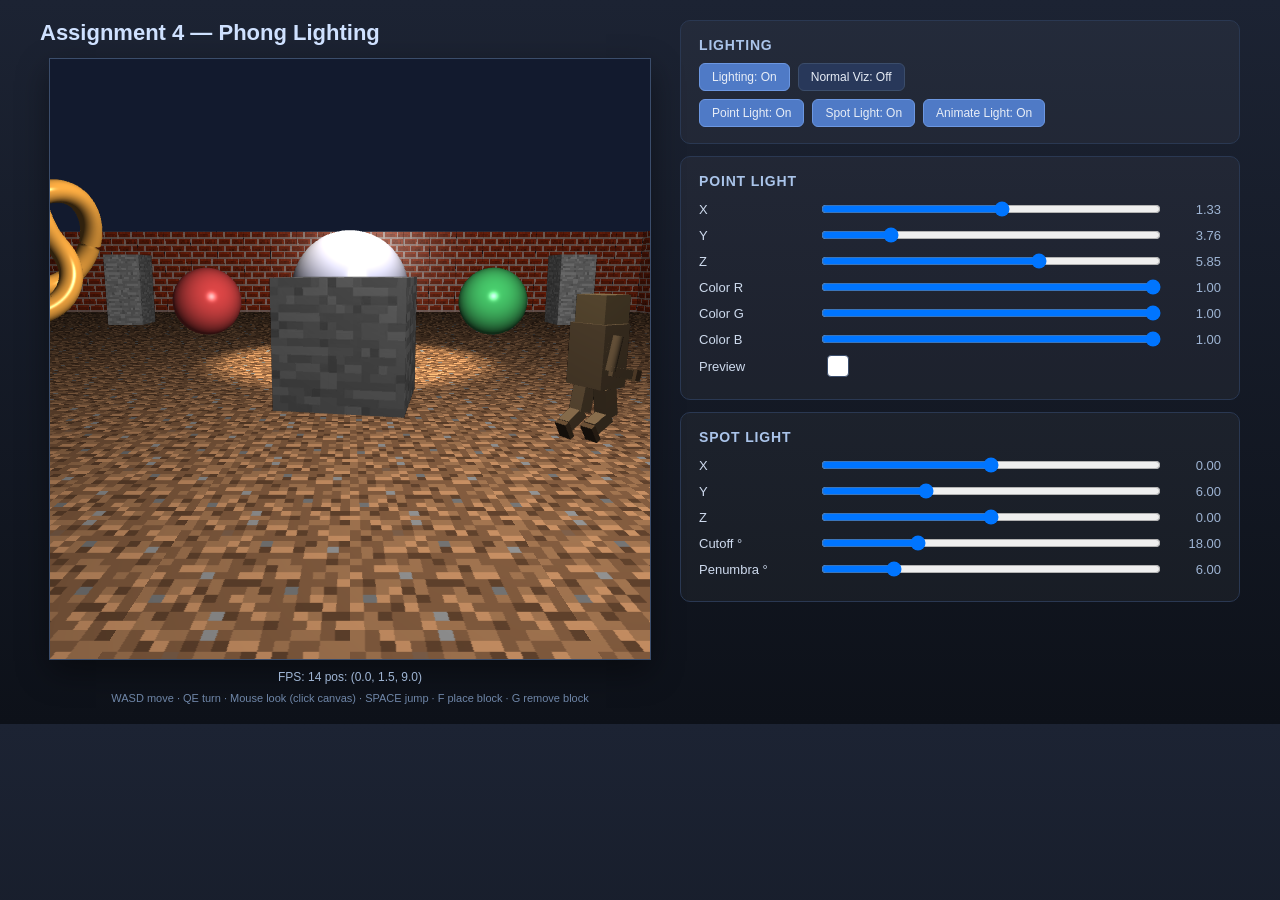
==== lighting-engine/asgn4.html @ 94a82f3d "file names changed and added a main readme" ====
<!DOCTYPE html>
<html lang="en">
  <head>
    <meta charset="utf-8" />
    <title>Assignment 4: Lighting</title>
    <style>
      body {
        margin: 0;
        padding: 20px;
        font-family: Arial, Helvetica, sans-serif;
        background: linear-gradient(180deg, #1c2333 0%, #0d1119 100%);
        color: #e8eef7;
      }
      .wrap {
        max-width: 1200px;
        margin: 0 auto;
        display: grid;
        grid-template-columns: 620px 1fr;
        gap: 20px;
        align-items: start;
      }
      h1 { margin: 0 0 12px; font-size: 22px; color: #cfe1ff; }
      .stage { text-align: center; }
      canvas {
        border: 1px solid #3b4d6b;
        background: #0d1119;
        box-shadow: 0 12px 30px rgba(0, 0, 0, 0.4);
        cursor: crosshair;
        display: block;
        margin: 0 auto;
      }
      #hud {
        margin-top: 10px;
        font-size: 12px;
        color: #9fb5d4;
      }
      .panel {
        background: rgba(255,255,255,0.04);
        border: 1px solid #2a3852;
        border-radius: 10px;
        padding: 16px 18px;
      }
      .panel h2 {
        font-size: 14px;
        margin: 0 0 10px;
        color: #aac4ea;
        text-transform: uppercase;
        letter-spacing: 0.06em;
      }
      .row { display: flex; align-items: center; gap: 10px; margin: 6px 0; font-size: 13px; }
      .row label { width: 110px; color: #cfdbee; }
      .row input[type="range"] { flex: 1; }
      .row .val { width: 48px; text-align: right; color: #9fb5d4; font-variant-numeric: tabular-nums; }
      .btnrow { display: flex; flex-wrap: wrap; gap: 8px; margin-top: 8px; }
      button {
        background: #28385a;
        color: #e8eef7;
        border: 1px solid #3b4d6b;
        padding: 6px 12px;
        border-radius: 6px;
        cursor: pointer;
        font-size: 12px;
      }
      button:hover { background: #324a78; }
      button.active { background: #4f7ac6; border-color: #6c97e1; }
      .hint { color: #6f86a8; font-size: 11px; margin-top: 8px; }
      .swatch {
        display: inline-block;
        width: 20px; height: 20px;
        border: 1px solid #3b4d6b;
        border-radius: 4px;
        vertical-align: middle;
        margin-left: 8px;
      }
    </style>
  </head>

  <body>
    <div class="wrap">
      <div>
        <h1>Assignment 4 &mdash; Phong Lighting</h1>
        <div class="stage">
          <canvas id="webgl" width="600" height="600">
            Please use a browser that supports "canvas"
          </canvas>
          <div id="hud"></div>
          <div class="hint">
            WASD move &middot; QE turn &middot; Mouse look (click canvas) &middot; SPACE jump
            &middot; F place block &middot; G remove block
          </div>
        </div>
      </div>

      <div>
        <div class="panel">
          <h2>Lighting</h2>
          <div class="btnrow">
            <button id="btnLighting" class="active">Lighting: On</button>
            <button id="btnNormalViz">Normal Viz: Off</button>
          </div>
          <div class="btnrow">
            <button id="btnPoint" class="active">Point Light: On</button>
            <button id="btnSpot" class="active">Spot Light: On</button>
            <button id="btnAnimate" class="active">Animate Light: On</button>
          </div>
        </div>

        <div class="panel" style="margin-top:12px;">
          <h2>Point Light</h2>
          <div class="row">
            <label>X</label>
            <input id="lx" type="range" min="-20" max="20" step="0.1" value="3" />
            <span class="val" id="lxv">3.0</span>
          </div>
          <div class="row">
            <label>Y</label>
            <input id="ly" type="range" min="0" max="20" step="0.1" value="4" />
            <span class="val" id="lyv">4.0</span>
          </div>
          <div class="row">
            <label>Z</label>
            <input id="lz" type="range" min="-20" max="20" step="0.1" value="3" />
            <span class="val" id="lzv">3.0</span>
          </div>
          <div class="row">
            <label>Color R</label>
            <input id="lcr" type="range" min="0" max="1" step="0.01" value="1" />
            <span class="val" id="lcrv">1.00</span>
          </div>
          <div class="row">
            <label>Color G</label>
            <input id="lcg" type="range" min="0" max="1" step="0.01" value="1" />
            <span class="val" id="lcgv">1.00</span>
          </div>
          <div class="row">
            <label>Color B</label>
            <input id="lcb" type="range" min="0" max="1" step="0.01" value="1" />
            <span class="val" id="lcbv">1.00</span>
          </div>
          <div class="row">
            <label>Preview</label>
            <span id="lswatch" class="swatch"></span>
          </div>
        </div>

        <div class="panel" style="margin-top:12px;">
          <h2>Spot Light</h2>
          <div class="row">
            <label>X</label>
            <input id="sx" type="range" min="-20" max="20" step="0.1" value="0" />
            <span class="val" id="sxv">0.0</span>
          </div>
          <div class="row">
            <label>Y</label>
            <input id="sy" type="range" min="0" max="20" step="0.1" value="6" />
            <span class="val" id="syv">6.0</span>
          </div>
          <div class="row">
            <label>Z</label>
            <input id="sz" type="range" min="-20" max="20" step="0.1" value="0" />
            <span class="val" id="szv">0.0</span>
          </div>
          <div class="row">
            <label>Cutoff &deg;</label>
            <input id="scut" type="range" min="2" max="60" step="0.5" value="18" />
            <span class="val" id="scutv">18.0</span>
          </div>
          <div class="row">
            <label>Penumbra &deg;</label>
            <input id="spen" type="range" min="0" max="30" step="0.5" value="6" />
            <span class="val" id="spenv">6.0</span>
          </div>
        </div>
      </div>
    </div>

    <script src="../asgn2/lib/webgl-utils.js?v=1"></script>
    <script src="../asgn2/lib/webgl-debug.js?v=1"></script>
    <script src="../asgn2/lib/cuon-utils.js?v=1"></script>
    <script src="../asgn2/lib/cuon-matrix.js?v=1"></script>
    <script src="Cube.js?v=1"></script>
    <script src="Sphere.js?v=1"></script>
    <script src="Cylinder.js?v=1"></script>
    <script src="Model.js?v=1"></script>
    <script src="camera.js?v=1"></script>
    <script src="asgn4.js?v=1"></script>
  </body>
</html>
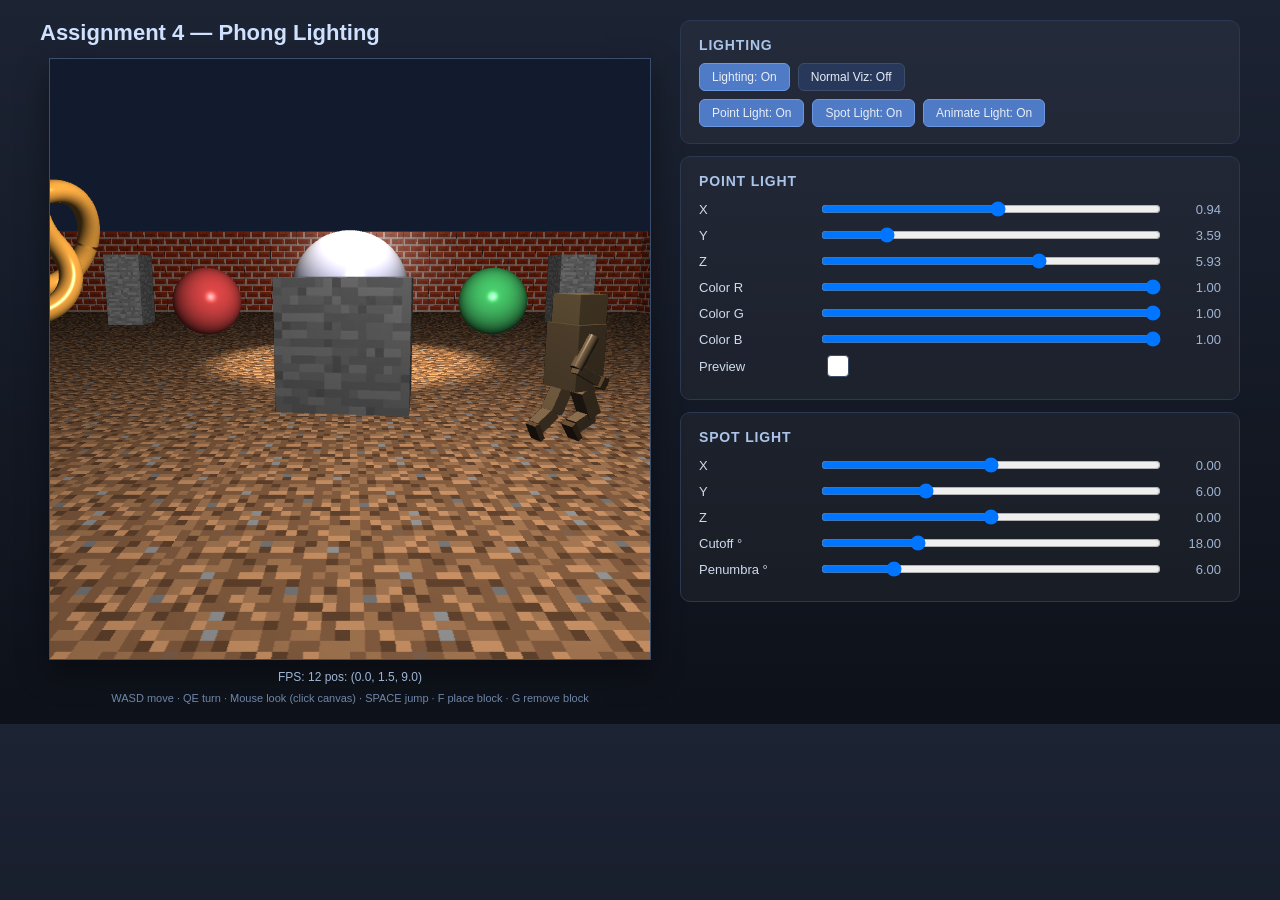
==== commit 9bc2a0eb: "fixed a bug" ====
--- a/lighting-engine/asgn4.html
+++ b/lighting-engine/asgn4.html
@@ -174,10 +174,10 @@
       </div>
     </div>
 
-    <script src="../asgn2/lib/webgl-utils.js?v=1"></script>
-    <script src="../asgn2/lib/webgl-debug.js?v=1"></script>
-    <script src="../asgn2/lib/cuon-utils.js?v=1"></script>
-    <script src="../asgn2/lib/cuon-matrix.js?v=1"></script>
+    <script src="../blocky-animal/lib/webgl-utils.js?v=1"></script>
+    <script src="../blocky-animal/lib/webgl-debug.js?v=1"></script>
+    <script src="../blocky-animal/lib/cuon-utils.js?v=1"></script>
+    <script src="../blocky-animal/lib/cuon-matrix.js?v=1"></script>
     <script src="Cube.js?v=1"></script>
     <script src="Sphere.js?v=1"></script>
     <script src="Cylinder.js?v=1"></script>
